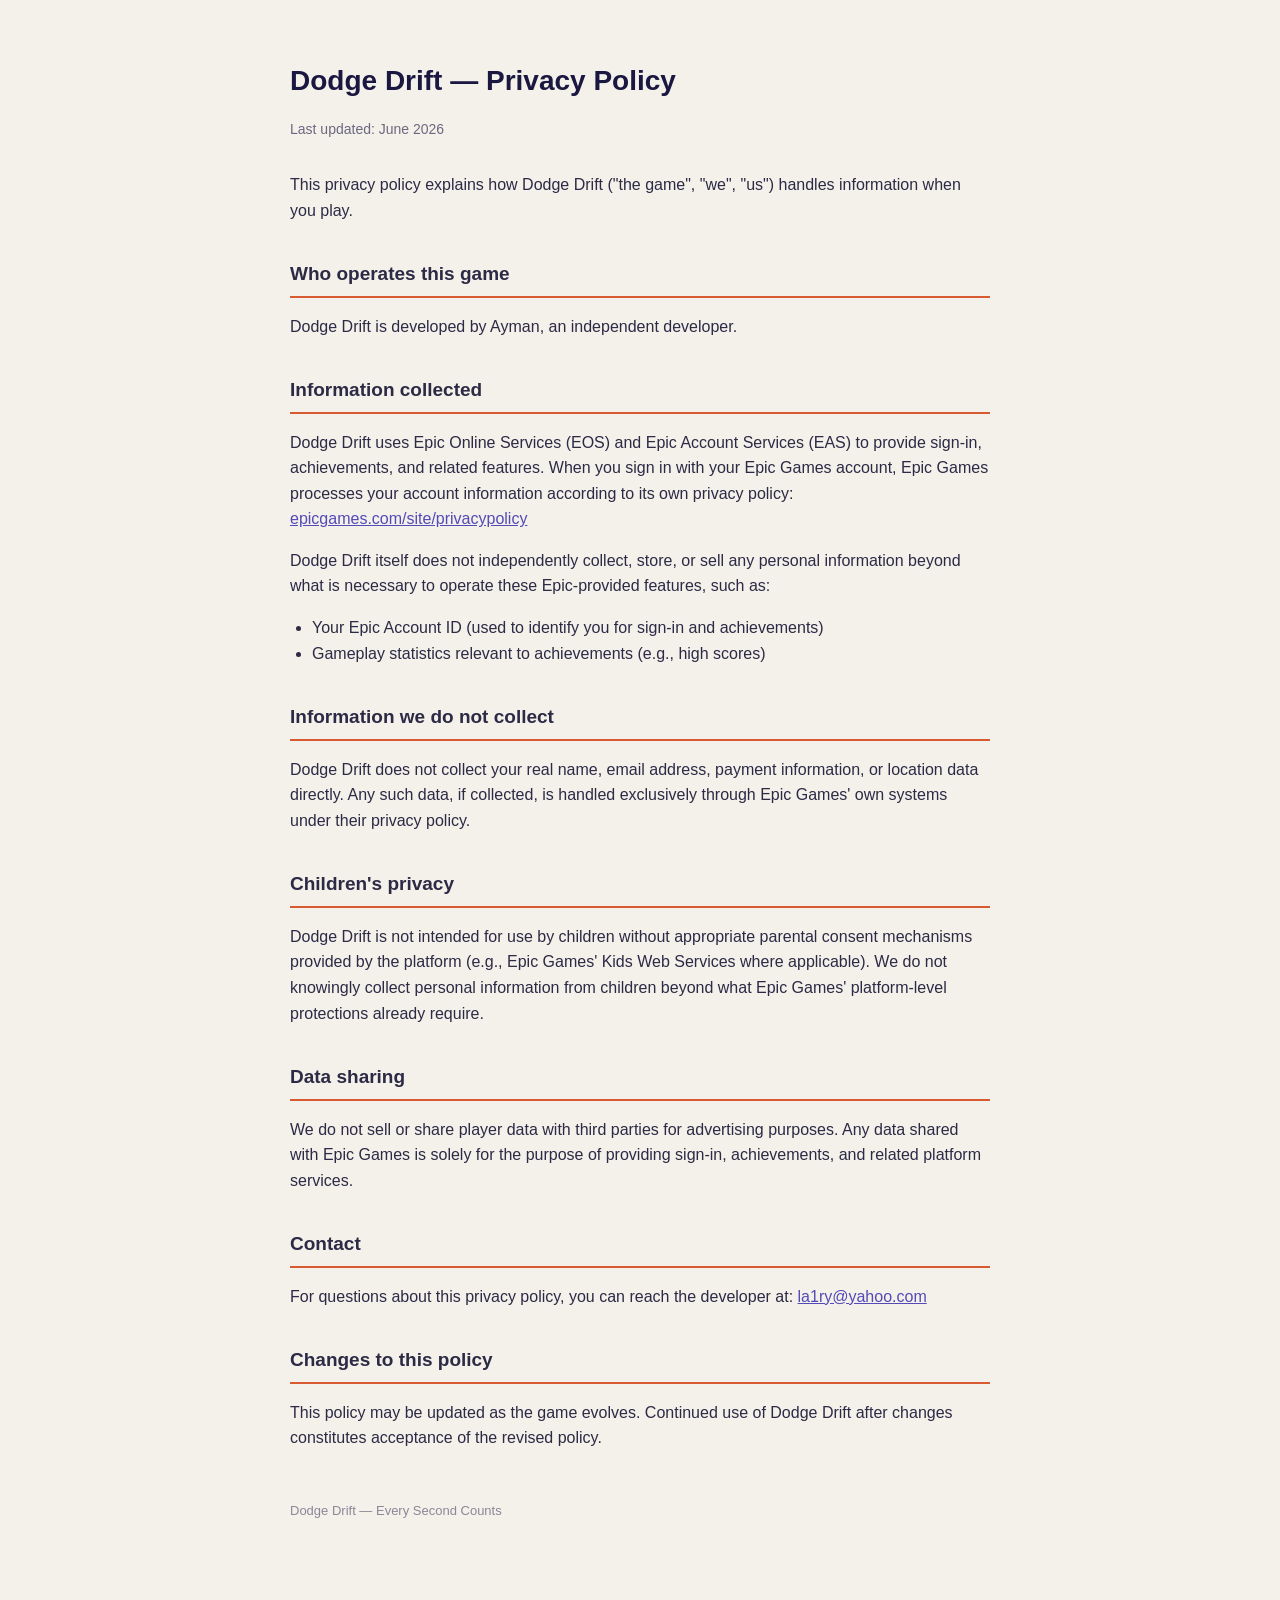
==== index.html @ b23d21eb "Rename README.md to index.html" ====
<!DOCTYPE html>
<html lang="en">
<head>
<meta charset="UTF-8">
<meta name="viewport" content="width=device-width, initial-scale=1.0">
<title>Dodge Drift — Privacy Policy</title>
<style>
  body {
    font-family: -apple-system, BlinkMacSystemFont, "Segoe UI", Roboto, Helvetica, Arial, sans-serif;
    max-width: 700px;
    margin: 0 auto;
    padding: 40px 20px 80px;
    line-height: 1.6;
    color: #2c2a45;
    background: #f4f1ea;
  }
  h1 {
    font-size: 28px;
    margin-bottom: 4px;
    color: #1a1740;
  }
  .updated {
    color: #6b6880;
    font-size: 14px;
    margin-bottom: 32px;
  }
  h2 {
    font-size: 19px;
    margin-top: 36px;
    color: #2c2a45;
    border-bottom: 2px solid #d85a30;
    padding-bottom: 6px;
  }
  a {
    color: #534ab7;
  }
  ul {
    padding-left: 22px;
  }
  .footer {
    margin-top: 50px;
    font-size: 13px;
    color: #8a8798;
  }
</style>
</head>
<body>

<h1>Dodge Drift — Privacy Policy</h1>
<p class="updated">Last updated: June 2026</p>

<p>This privacy policy explains how Dodge Drift ("the game", "we", "us") handles information when you play.</p>

<h2>Who operates this game</h2>
<p>Dodge Drift is developed by Ayman, an independent developer.</p>

<h2>Information collected</h2>
<p>Dodge Drift uses Epic Online Services (EOS) and Epic Account Services (EAS) to provide sign-in, achievements, and related features. When you sign in with your Epic Games account, Epic Games processes your account information according to its own privacy policy: <a href="https://www.epicgames.com/site/privacypolicy" target="_blank" rel="noopener">epicgames.com/site/privacypolicy</a></p>

<p>Dodge Drift itself does not independently collect, store, or sell any personal information beyond what is necessary to operate these Epic-provided features, such as:</p>
<ul>
  <li>Your Epic Account ID (used to identify you for sign-in and achievements)</li>
  <li>Gameplay statistics relevant to achievements (e.g., high scores)</li>
</ul>

<h2>Information we do not collect</h2>
<p>Dodge Drift does not collect your real name, email address, payment information, or location data directly. Any such data, if collected, is handled exclusively through Epic Games' own systems under their privacy policy.</p>

<h2>Children's privacy</h2>
<p>Dodge Drift is not intended for use by children without appropriate parental consent mechanisms provided by the platform (e.g., Epic Games' Kids Web Services where applicable). We do not knowingly collect personal information from children beyond what Epic Games' platform-level protections already require.</p>

<h2>Data sharing</h2>
<p>We do not sell or share player data with third parties for advertising purposes. Any data shared with Epic Games is solely for the purpose of providing sign-in, achievements, and related platform services.</p>

<h2>Contact</h2>
<p>For questions about this privacy policy, you can reach the developer at: <a href="mailto:la1ry@yahoo.com">la1ry@yahoo.com</a></p>

<h2>Changes to this policy</h2>
<p>This policy may be updated as the game evolves. Continued use of Dodge Drift after changes constitutes acceptance of the revised policy.</p>

<div class="footer">Dodge Drift — Every Second Counts</div>

</body>
</html>
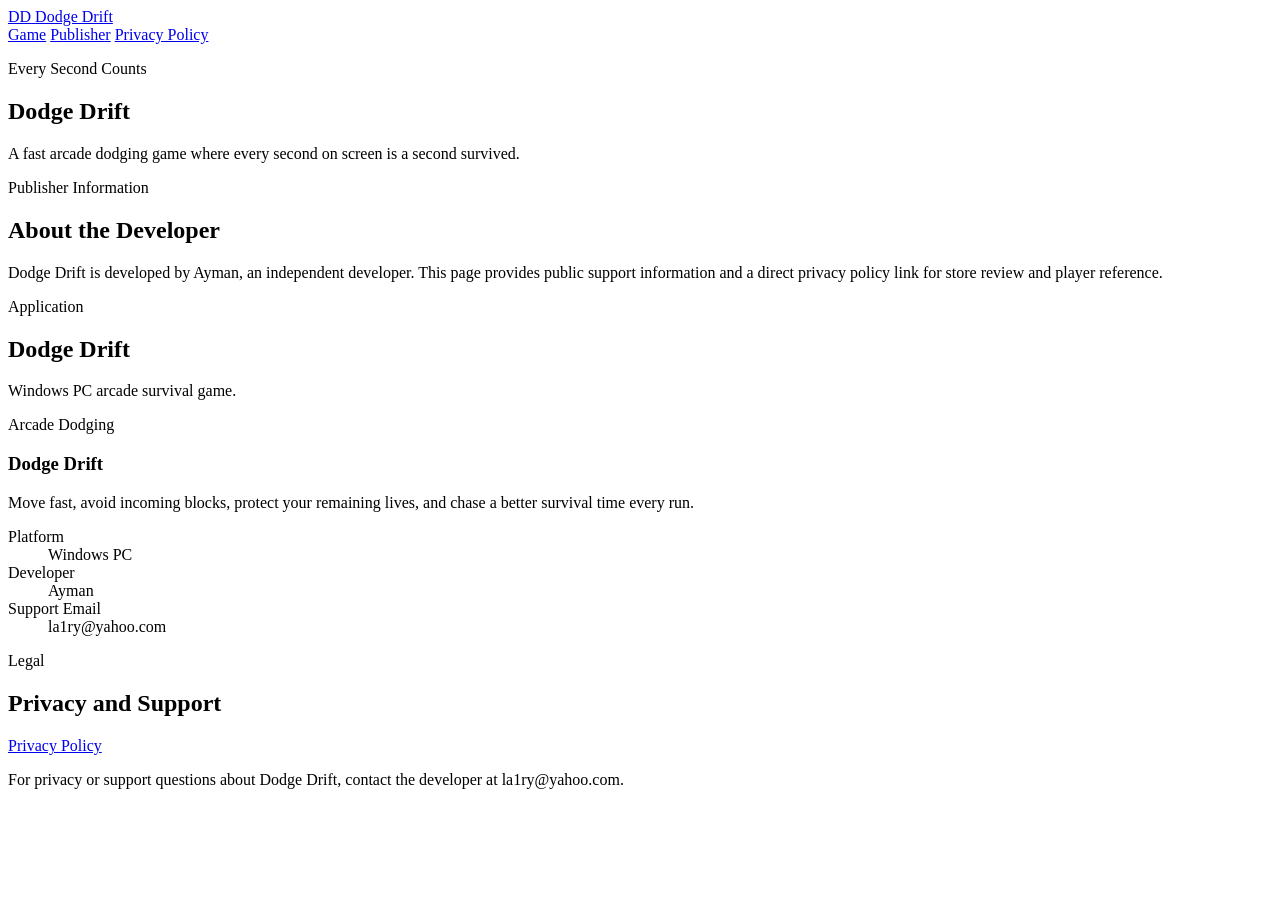
==== commit b9bce600: "Update index.html" ====
--- a/index.html
+++ b/index.html
@@ -1,84 +1,94 @@
 <!DOCTYPE html>
 <html lang="en">
 <head>
-<meta charset="UTF-8">
-<meta name="viewport" content="width=device-width, initial-scale=1.0">
-<title>Dodge Drift — Privacy Policy</title>
-<style>
-  body {
-    font-family: -apple-system, BlinkMacSystemFont, "Segoe UI", Roboto, Helvetica, Arial, sans-serif;
-    max-width: 700px;
-    margin: 0 auto;
-    padding: 40px 20px 80px;
-    line-height: 1.6;
-    color: #2c2a45;
-    background: #f4f1ea;
-  }
-  h1 {
-    font-size: 28px;
-    margin-bottom: 4px;
-    color: #1a1740;
-  }
-  .updated {
-    color: #6b6880;
-    font-size: 14px;
-    margin-bottom: 32px;
-  }
-  h2 {
-    font-size: 19px;
-    margin-top: 36px;
-    color: #2c2a45;
-    border-bottom: 2px solid #d85a30;
-    padding-bottom: 6px;
-  }
-  a {
-    color: #534ab7;
-  }
-  ul {
-    padding-left: 22px;
-  }
-  .footer {
-    margin-top: 50px;
-    font-size: 13px;
-    color: #8a8798;
-  }
-</style>
+  <meta charset="UTF-8">
+  <meta name="viewport" content="width=device-width, initial-scale=1.0">
+  <meta name="description" content="Official Dodge Drift support and privacy page.">
+  <title>Dodge Drift - Support</title>
+  <link rel="stylesheet" href="style.css">
 </head>
 <body>
+  <main class="site-shell">
+    <section class="hero-section" aria-labelledby="page-title">
+      <nav class="top-nav" aria-label="Primary navigation">
+        <a class="brand" href="index.html" aria-label="Dodge Drift home">
+          <span class="app-badge">DD</span>
+          <span>Dodge Drift</span>
+        </a>
+        <div class="nav-links">
+          <a href="#game">Game</a>
+          <a href="#publisher">Publisher</a>
+          <a href="privacy.html">Privacy Policy</a>
+        </div>
+      </nav>
 
-<h1>Dodge Drift — Privacy Policy</h1>
-<p class="updated">Last updated: June 2026</p>
+      <div class="hero-copy">
+        <p class="eyebrow">Every Second Counts</p>
+        <h1 id="page-title">Dodge Drift</h1>
+        <p class="subtitle">
+          A fast arcade dodging game where every second on screen is a second survived.
+        </p>
+      </div>
+    </section>
 
-<p>This privacy policy explains how Dodge Drift ("the game", "we", "us") handles information when you play.</p>
+    <section id="publisher" class="info-band" aria-labelledby="publisher-title">
+      <div>
+        <p class="section-kicker">Publisher Information</p>
+        <h2 id="publisher-title">About the Developer</h2>
+      </div>
+      <p>
+        Dodge Drift is developed by Ayman, an independent developer. This page provides public
+        support information and a direct privacy policy link for store review and player reference.
+      </p>
+    </section>
 
-<h2>Who operates this game</h2>
-<p>Dodge Drift is developed by Ayman, an independent developer.</p>
+    <section id="game" class="catalog-section" aria-labelledby="game-title">
+      <div class="section-header">
+        <div>
+          <p class="section-kicker">Application</p>
+          <h2 id="game-title">Dodge Drift</h2>
+        </div>
+        <p class="section-note">Windows PC arcade survival game.</p>
+      </div>
 
-<h2>Information collected</h2>
-<p>Dodge Drift uses Epic Online Services (EOS) and Epic Account Services (EAS) to provide sign-in, achievements, and related features. When you sign in with your Epic Games account, Epic Games processes your account information according to its own privacy policy: <a href="https://www.epicgames.com/site/privacypolicy" target="_blank" rel="noopener">epicgames.com/site/privacypolicy</a></p>
+      <article class="product-card single-product">
+        <div class="card-banner dodge">
+          <span class="launcher-chip">Arcade Dodging</span>
+          <h3>Dodge Drift</h3>
+        </div>
+        <p class="product-desc">
+          Move fast, avoid incoming blocks, protect your remaining lives, and chase a better
+          survival time every run.
+        </p>
+        <dl class="product-meta">
+          <div class="meta-row">
+            <dt>Platform</dt>
+            <dd>Windows PC</dd>
+          </div>
+          <div class="meta-row">
+            <dt>Developer</dt>
+            <dd>Ayman</dd>
+          </div>
+          <div class="meta-row">
+            <dt>Support Email</dt>
+            <dd>la1ry@yahoo.com</dd>
+          </div>
+        </dl>
+      </article>
+    </section>
 
-<p>Dodge Drift itself does not independently collect, store, or sell any personal information beyond what is necessary to operate these Epic-provided features, such as:</p>
-<ul>
-  <li>Your Epic Account ID (used to identify you for sign-in and achievements)</li>
-  <li>Gameplay statistics relevant to achievements (e.g., high scores)</li>
-</ul>
-
-<h2>Information we do not collect</h2>
-<p>Dodge Drift does not collect your real name, email address, payment information, or location data directly. Any such data, if collected, is handled exclusively through Epic Games' own systems under their privacy policy.</p>
-
-<h2>Children's privacy</h2>
-<p>Dodge Drift is not intended for use by children without appropriate parental consent mechanisms provided by the platform (e.g., Epic Games' Kids Web Services where applicable). We do not knowingly collect personal information from children beyond what Epic Games' platform-level protections already require.</p>
-
-<h2>Data sharing</h2>
-<p>We do not sell or share player data with third parties for advertising purposes. Any data shared with Epic Games is solely for the purpose of providing sign-in, achievements, and related platform services.</p>
-
-<h2>Contact</h2>
-<p>For questions about this privacy policy, you can reach the developer at: <a href="mailto:la1ry@yahoo.com">la1ry@yahoo.com</a></p>
-
-<h2>Changes to this policy</h2>
-<p>This policy may be updated as the game evolves. Continued use of Dodge Drift after changes constitutes acceptance of the revised policy.</p>
-
-<div class="footer">Dodge Drift — Every Second Counts</div>
-
+    <section class="info-band compact" aria-labelledby="legal-title">
+      <div>
+        <p class="section-kicker">Legal</p>
+        <h2 id="legal-title">Privacy and Support</h2>
+      </div>
+      <div class="legal-actions">
+        <a class="primary-btn" href="privacy.html">Privacy Policy</a>
+        <p>
+          For privacy or support questions about Dodge Drift, contact the developer at la1ry@yahoo.com.
+        </p>
+      </div>
+    </section>
+  </main>
 </body>
 </html>
